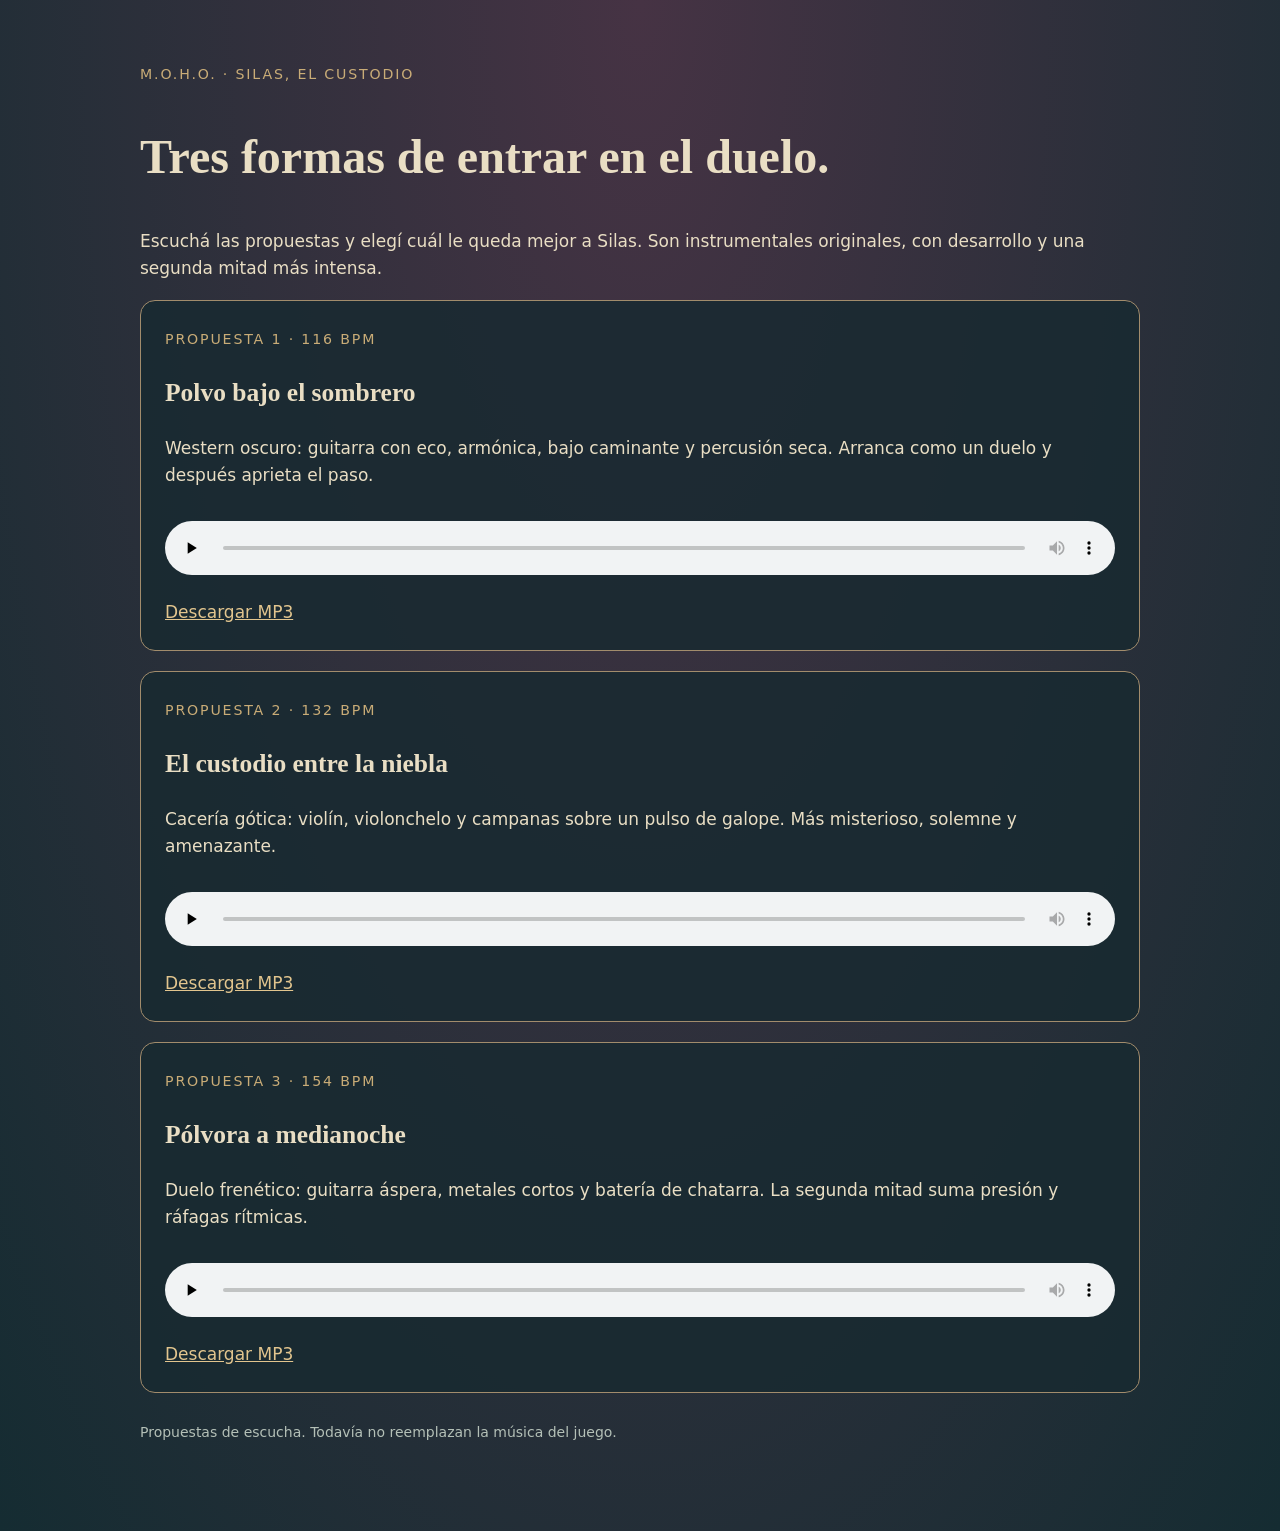
==== musica-silas.html @ a15f1efa "Publish M.O.H.O. web release 7a5d16bac70964095f6b" ====
<!doctype html><html lang="es"><meta charset="utf-8"><meta name="viewport" content="width=device-width,initial-scale=1"><title>Tres temas para Silas · M.O.H.O.</title><style>body{margin:0;padding:clamp(18px,5vw,60px);background:radial-gradient(ellipse at top,#463344,#152c32);color:#e9dec4;font:17px/1.6 system-ui;min-height:100vh}main{max-width:1000px;margin:auto}h1,h2{font-family:Georgia}h1{font-size:clamp(30px,5vw,48px)}section{display:grid;gap:20px}article{padding:24px;background:#182a31d9;border:1px solid #a28c6c;border-radius:15px}small{letter-spacing:.13em;color:#c9ac77}audio{width:100%;margin:15px 0}a{color:#e2c58e}footer{margin:28px 0;font-size:14px;color:#b4c0b7}</style><main><small>M.O.H.O. · SILAS, EL CUSTODIO</small><h1>Tres formas de entrar en el duelo.</h1><p>Escuchá las propuestas y elegí cuál le queda mejor a Silas. Son instrumentales originales, con desarrollo y una segunda mitad más intensa.</p><section><article><small>PROPUESTA 1 · 116 BPM</small><h2>Polvo bajo el sombrero</h2><p>Western oscuro: guitarra con eco, armónica, bajo caminante y percusión seca. Arranca como un duelo y después aprieta el paso.</p><audio controls preload="none" src="propuestas/silas/831d6c74a2c6ff1226fe27a8.mp3"></audio><a href="propuestas/silas/831d6c74a2c6ff1226fe27a8.mp3" download>Descargar MP3</a></article><article><small>PROPUESTA 2 · 132 BPM</small><h2>El custodio entre la niebla</h2><p>Cacería gótica: violín, violonchelo y campanas sobre un pulso de galope. Más misterioso, solemne y amenazante.</p><audio controls preload="none" src="propuestas/silas/7295c15d1700a1ca4f46a872.mp3"></audio><a href="propuestas/silas/7295c15d1700a1ca4f46a872.mp3" download>Descargar MP3</a></article><article><small>PROPUESTA 3 · 154 BPM</small><h2>Pólvora a medianoche</h2><p>Duelo frenético: guitarra áspera, metales cortos y batería de chatarra. La segunda mitad suma presión y ráfagas rítmicas.</p><audio controls preload="none" src="propuestas/silas/f4c7bd0fe3ec4217db707063.mp3"></audio><a href="propuestas/silas/f4c7bd0fe3ec4217db707063.mp3" download>Descargar MP3</a></article></section><footer>Propuestas de escucha. Todavía no reemplazan la música del juego.</footer></main><script>for(const a of document.querySelectorAll("audio"))a.addEventListener("play",()=>{for(const b of document.querySelectorAll("audio"))if(b!==a)b.pause()})</script></html>
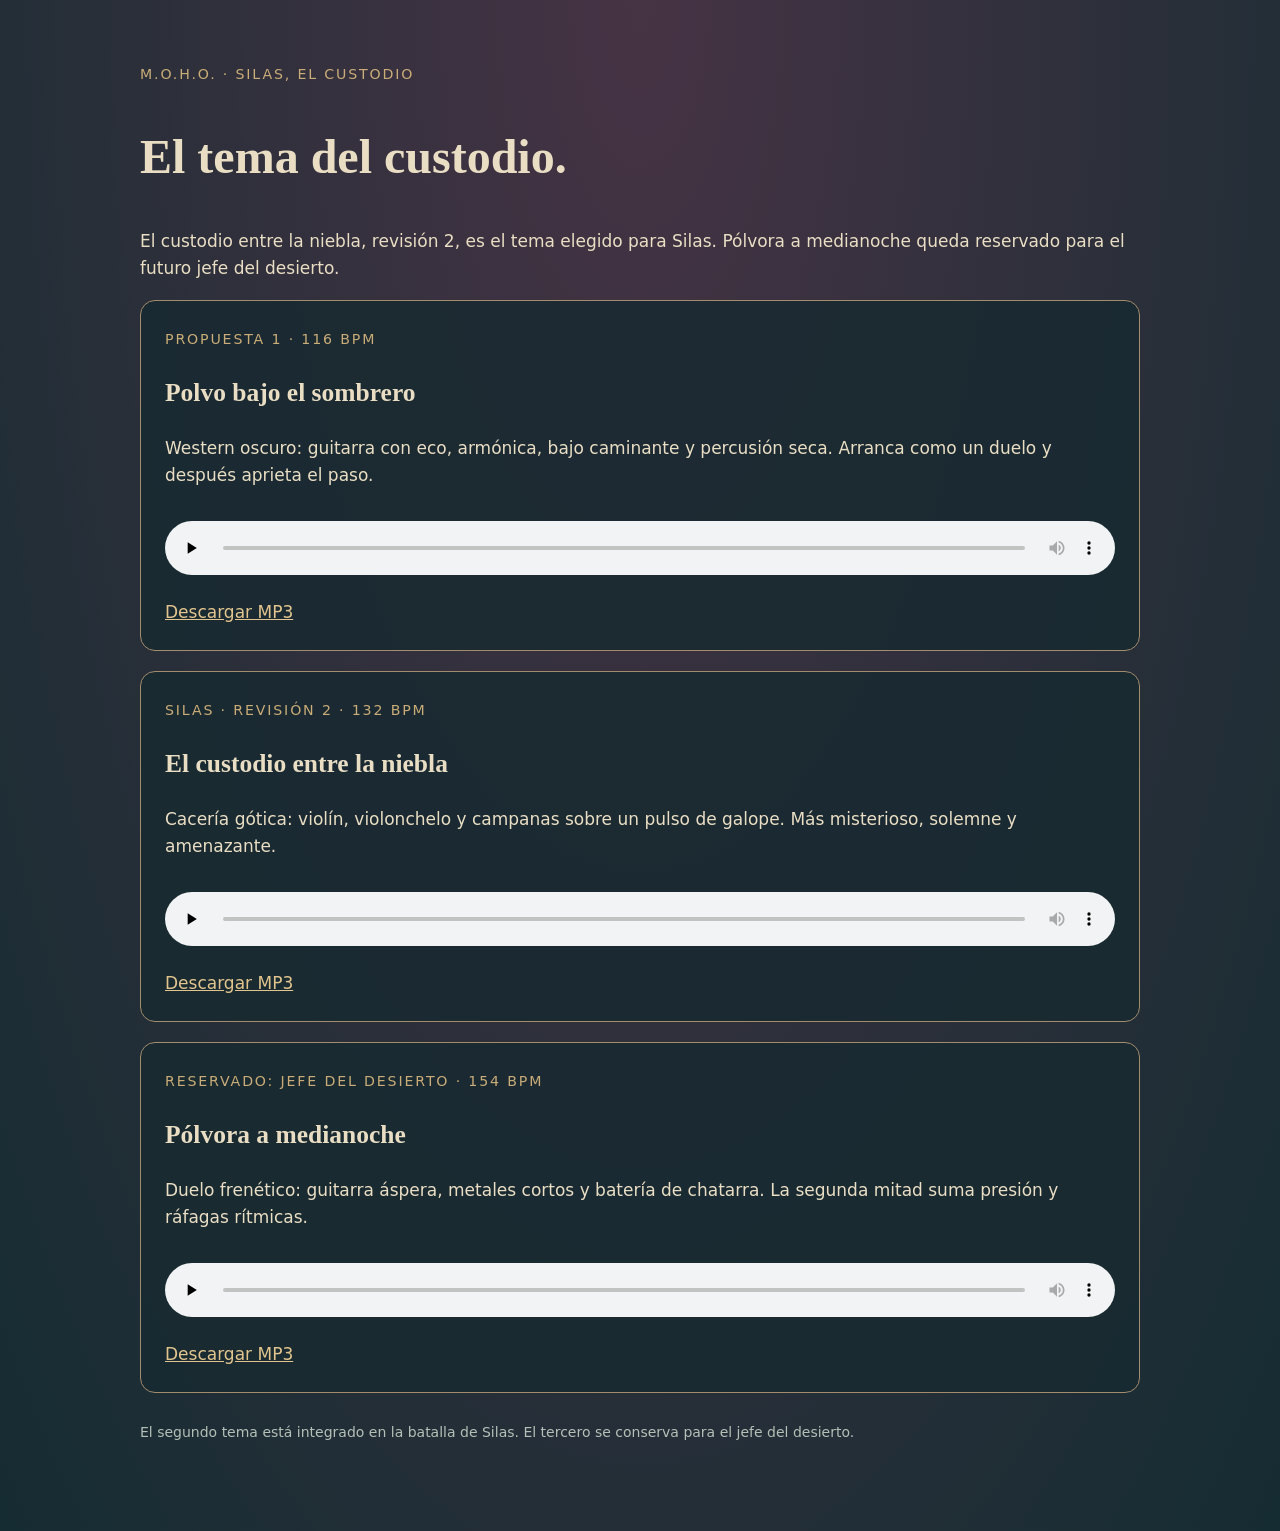
==== commit 0ff6bdf2: "Publish M.O.H.O. web release 9f184f537789c78dab24" ====
--- a/musica-silas.html
+++ b/musica-silas.html
@@ -1 +1 @@
-<!doctype html><html lang="es"><meta charset="utf-8"><meta name="viewport" content="width=device-width,initial-scale=1"><title>Tres temas para Silas · M.O.H.O.</title><style>body{margin:0;padding:clamp(18px,5vw,60px);background:radial-gradient(ellipse at top,#463344,#152c32);color:#e9dec4;font:17px/1.6 system-ui;min-height:100vh}main{max-width:1000px;margin:auto}h1,h2{font-family:Georgia}h1{font-size:clamp(30px,5vw,48px)}section{display:grid;gap:20px}article{padding:24px;background:#182a31d9;border:1px solid #a28c6c;border-radius:15px}small{letter-spacing:.13em;color:#c9ac77}audio{width:100%;margin:15px 0}a{color:#e2c58e}footer{margin:28px 0;font-size:14px;color:#b4c0b7}</style><main><small>M.O.H.O. · SILAS, EL CUSTODIO</small><h1>Tres formas de entrar en el duelo.</h1><p>Escuchá las propuestas y elegí cuál le queda mejor a Silas. Son instrumentales originales, con desarrollo y una segunda mitad más intensa.</p><section><article><small>PROPUESTA 1 · 116 BPM</small><h2>Polvo bajo el sombrero</h2><p>Western oscuro: guitarra con eco, armónica, bajo caminante y percusión seca. Arranca como un duelo y después aprieta el paso.</p><audio controls preload="none" src="propuestas/silas/831d6c74a2c6ff1226fe27a8.mp3"></audio><a href="propuestas/silas/831d6c74a2c6ff1226fe27a8.mp3" download>Descargar MP3</a></article><article><small>PROPUESTA 2 · 132 BPM</small><h2>El custodio entre la niebla</h2><p>Cacería gótica: violín, violonchelo y campanas sobre un pulso de galope. Más misterioso, solemne y amenazante.</p><audio controls preload="none" src="propuestas/silas/7295c15d1700a1ca4f46a872.mp3"></audio><a href="propuestas/silas/7295c15d1700a1ca4f46a872.mp3" download>Descargar MP3</a></article><article><small>PROPUESTA 3 · 154 BPM</small><h2>Pólvora a medianoche</h2><p>Duelo frenético: guitarra áspera, metales cortos y batería de chatarra. La segunda mitad suma presión y ráfagas rítmicas.</p><audio controls preload="none" src="propuestas/silas/f4c7bd0fe3ec4217db707063.mp3"></audio><a href="propuestas/silas/f4c7bd0fe3ec4217db707063.mp3" download>Descargar MP3</a></article></section><footer>Propuestas de escucha. Todavía no reemplazan la música del juego.</footer></main><script>for(const a of document.querySelectorAll("audio"))a.addEventListener("play",()=>{for(const b of document.querySelectorAll("audio"))if(b!==a)b.pause()})</script></html>+<!doctype html><html lang="es"><meta charset="utf-8"><meta name="viewport" content="width=device-width,initial-scale=1"><title>Tres temas para Silas · M.O.H.O.</title><style>body{margin:0;padding:clamp(18px,5vw,60px);background:radial-gradient(ellipse at top,#463344,#152c32);color:#e9dec4;font:17px/1.6 system-ui;min-height:100vh}main{max-width:1000px;margin:auto}h1,h2{font-family:Georgia}h1{font-size:clamp(30px,5vw,48px)}section{display:grid;gap:20px}article{padding:24px;background:#182a31d9;border:1px solid #a28c6c;border-radius:15px}small{letter-spacing:.13em;color:#c9ac77}audio{width:100%;margin:15px 0}a{color:#e2c58e}footer{margin:28px 0;font-size:14px;color:#b4c0b7}</style><main><small>M.O.H.O. · SILAS, EL CUSTODIO</small><h1>El tema del custodio.</h1><p>El custodio entre la niebla, revisión 2, es el tema elegido para Silas. Pólvora a medianoche queda reservado para el futuro jefe del desierto.</p><section><article><small>PROPUESTA 1 · 116 BPM</small><h2>Polvo bajo el sombrero</h2><p>Western oscuro: guitarra con eco, armónica, bajo caminante y percusión seca. Arranca como un duelo y después aprieta el paso.</p><audio controls preload="none" src="propuestas/silas/831d6c74a2c6ff1226fe27a8.mp3"></audio><a href="propuestas/silas/831d6c74a2c6ff1226fe27a8.mp3" download>Descargar MP3</a></article><article><small>SILAS · REVISIÓN 2 · 132 BPM</small><h2>El custodio entre la niebla</h2><p>Cacería gótica: violín, violonchelo y campanas sobre un pulso de galope. Más misterioso, solemne y amenazante.</p><audio controls preload="none" src="propuestas/silas/6f731374b2ba0987d6945954.mp3"></audio><a href="propuestas/silas/6f731374b2ba0987d6945954.mp3" download>Descargar MP3</a></article><article><small>RESERVADO: JEFE DEL DESIERTO · 154 BPM</small><h2>Pólvora a medianoche</h2><p>Duelo frenético: guitarra áspera, metales cortos y batería de chatarra. La segunda mitad suma presión y ráfagas rítmicas.</p><audio controls preload="none" src="propuestas/silas/f4c7bd0fe3ec4217db707063.mp3"></audio><a href="propuestas/silas/f4c7bd0fe3ec4217db707063.mp3" download>Descargar MP3</a></article></section><footer>El segundo tema está integrado en la batalla de Silas. El tercero se conserva para el jefe del desierto.</footer></main><script>for(const a of document.querySelectorAll("audio"))a.addEventListener("play",()=>{for(const b of document.querySelectorAll("audio"))if(b!==a)b.pause()})</script></html>
